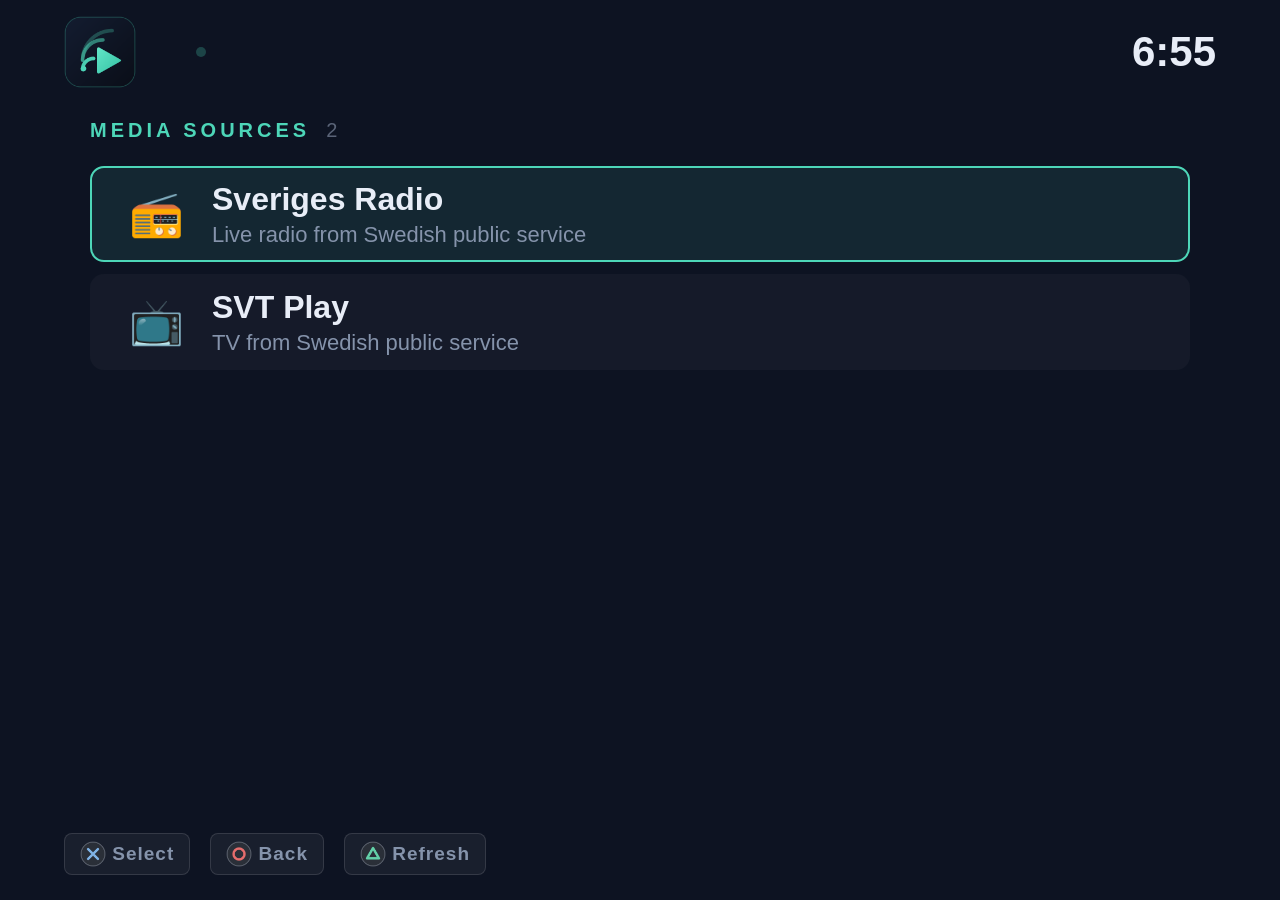
==== assets/index.html @ 6c93161a "add a payload that runs in the background that serves assets and an smb proxy" ====
<!DOCTYPE html>
<html>
  <head>
    <meta charset="utf-8"/>
    <title>JTPlay</title>
    <meta name="viewport" content="width=1920"/>
    <link rel="stylesheet" href="css/style.css"/>
  </head>
  <body>

    <!-- Video/audio element sits beneath the UI, like jtplay's frame layer. -->
    <video id="media" playsinline></video>

    <div id="shell">
      <div id="topbar">
	<img class="brand-logo" src="icons/logo.png"/>
	<span class="crumb" id="crumb"></span>
	<span class="busy" id="busy">
          <span class="busy-dot busy-dot0"></span>
          <span class="busy-dot busy-dot1"></span>
          <span class="busy-dot busy-dot2"></span>
          <span class="busy-dot busy-dot3"></span>
	</span>
	<span class="spacer"></span>
	<span class="clock" id="clock"></span>
      </div>

      <!-- ====================== Sources ====================== -->
      <div class="content" id="view-sources">
	<div id="sources" class="pane active">
          <div class="pane-head">
            <span class="eyebrow">Media sources</span>
            <span class="count" id="source-count"></span>
          </div>
          <div id="source-list" class="list"></div>
	</div>
      </div>

      <!-- ====================== Browse ======================= -->
      <div class="content" id="view-browse">
	<div id="entries" class="pane active">
          <div class="pane-head">
            <span class="eyebrow" id="browse-title"></span>
            <span class="count" id="entry-count"></span>
          </div>
          <div id="entry-list" class="list"></div>
	</div>
	<div id="details" class="pane">
          <div class="pane-head">
            <span class="eyebrow">Details</span>
          </div>
          <div class="detail-body" id="detail-body">
            <img class="detail-art" id="detail-art"/>
            <div class="detail-desc" id="detail-desc"></div>
          </div>
	</div>
      </div>

      <div id="footer">
	<span class="chip"><img class="key-icon" src="icons/cross.png"/>&nbsp;Select</span>
	<span class="chip"><img class="key-icon" src="icons/circle.png"/>&nbsp;Back</span>
	<span class="chip" id="hint-refresh"><img class="key-icon" src="icons/triangle.png"/>&nbsp;Refresh</span>
      </div>
    </div>

    <!-- ====================== Watching ===================== -->

    <!-- Audio: persistent now-playing card in the middle of the screen. -->
    <div id="audio-card">
      <img class="np-art" id="np-art"/>
      <div class="np-title" id="np-title"></div>
      <div class="np-meta" id="np-meta"></div>
      <div class="np-state" id="np-state">PAUSED</div>
    </div>

    <!-- Video: auto-hiding transport bar over the frames. -->
    <div id="watch-bar">
      <img class="watch-thumb" id="watch-thumb"/>
      <div class="watch-main">
	<div class="watch-name" id="watch-name"></div>
	<div class="watch-progress" id="watch-progress">
          <div class="bar" id="watch-progress-bar"></div>
	</div>
      </div>
      <div class="watch-side">
	<div class="watch-time" id="watch-time"></div>
	<div class="watch-hints">
          <span class="chip" id="hint-seek"><img class="key-icon" src="icons/dpad.png"/>&nbsp;Seek</span>
          <span class="chip"><img class="key-icon" src="icons/cross.png"/>&nbsp;Play/Pause</span>
          <span class="chip"><img class="key-icon" src="icons/circle.png"/>&nbsp;Stop</span>
          <span class="chip"><img class="key-icon" src="icons/options.png"/>&nbsp;Info</span>
	</div>
      </div>
    </div>

    <div id="toast"></div>
    <script src="js/plugins.js"></script>
    <script src="js/app.js"></script>
  </body>
</html>
---- assets/css/style.css ----
/*
 * Designed for a 1920x1080 context viewed from the couch: large type, high
 * contrast, generous spacing, and  an unmissable focus treatment. Palette is a
 * deep blue-slate night background with a sea-glass teal accent used
 * exclusively for focus/selection.
 *
 *   background   #0a0e18 / #101827
 *   panel        #ffffff07 .. #ffffff14
 *   text         #e8edf7    muted #8593ab    faint #5a6478
 *   accent       #4dd6b8 (focus / selection only)
 */

* { margin: 0; padding: 0; box-sizing: border-box; }

html, body {
  width: 100%;
  height: 100%;
  overflow: hidden;
  font-family: -apple-system, "Helvetica Neue", Arial, sans-serif;
  font-size: 26px;
  color: #e8edf7;
  background-color: #0d1322;
  cursor: none;
  user-select: none;
  -webkit-user-select: none;
}

/* Media layer beneath the UI. */
#media {
  position: absolute;
  left: 0; top: 0;
  width: 100%; height: 100%;
  background-color: #000;
  display: none;
}
body.watching #media { display: block; }
body.watching #shell { display: none; }

#shell {
  position: relative;
  display: flex;
  flex-direction: column;
  width: 100%;
  height: 100%;
}

/* ------------------------------------------------------------------ */
/* Top bar                                                            */
/* ------------------------------------------------------------------ */

#topbar {
  display: flex;
  flex-direction: row;
  align-items: center;
  height: 104px;
  padding: 0 64px;
  flex: none;
}

#topbar .brand-logo { width: 72px; height: 72px; }

#topbar .crumb {
  margin-left: 32px;
  font-size: 24px;
  color: #8593ab;
  white-space: nowrap;
  overflow: hidden;
  max-width: 1000px;
}

#topbar .spacer { flex: 1; }

#topbar .busy { display: flex; gap: 6px; margin-left: 28px; }

#topbar .clock {
  font-size: 42px;
  font-weight: bold;
  color: #e8edf7;
}

/* Busy dots: one dim dot when idle, four pulsing when working. */
.busy-dot {
  width: 10px;
  height: 10px;
  border-radius: 5px;
  background-color: #4dd6b8;
  opacity: 0.25;
}
.busy-dot1, .busy-dot2, .busy-dot3 { display: none; }
#busy.on .busy-dot1, #busy.on .busy-dot2, #busy.on .busy-dot3 { display: block; }
#busy.on .busy-dot { animation: pulse 1s infinite; }
#busy.on .busy-dot1 { animation-delay: 0.15s; }
#busy.on .busy-dot2 { animation-delay: 0.30s; }
#busy.on .busy-dot3 { animation-delay: 0.45s; }

@keyframes pulse {
  0%, 100% { opacity: 0.25; }
  50%      { opacity: 1.0; }
}

/* ------------------------------------------------------------------ */
/* Content + footer                                                   */
/* ------------------------------------------------------------------ */

.content {
  display: none;
  flex-direction: row;
  flex: 1;
  padding: 0 64px;
  overflow: hidden;
}
.content.active { display: flex; }

#footer {
  display: flex;
  flex-direction: row;
  align-items: center;
  height: 92px;
  padding: 0 64px;
  flex: none;
}

.chip {
  display: inline-flex;
  align-items: center;
  padding: 7px 15px;
  margin-right: 20px;
  font-size: 19px;
  font-weight: bold;
  letter-spacing: 1px;
  color: #8593ab;
  background-color: rgba(255,255,255,0.05);
  border: 1px solid rgba(255,255,255,0.12);
  border-radius: 8px;
  white-space: nowrap;
}

.chip.hidden { display: none; }

.key-icon { width: 26px; height: 26px; vertical-align: middle; }

/* ------------------------------------------------------------------ */
/* Panes and lists                                                    */
/* ------------------------------------------------------------------ */

.pane {
  display: flex;
  flex-direction: column;
  overflow: hidden;
}

.pane-head {
  display: flex;
  flex-direction: row;
  align-items: center;
  height: 52px;
  margin-bottom: 10px;
  flex: none;
}

.eyebrow {
  font-size: 20px;
  font-weight: bold;
  letter-spacing: 4px;
  text-transform: uppercase;
  color: #5a6478;
  white-space: nowrap;
  overflow: hidden;
}
.pane.active .eyebrow { color: #4dd6b8; }

.pane-head .count {
  margin-left: 16px;
  font-size: 20px;
  color: #5a6478;
}

.list {
  flex: 1;
  overflow-x: hidden;
  overflow-y: auto;
}
.list::-webkit-scrollbar { width: 8px; }
.list::-webkit-scrollbar-track { background-color: rgba(255,255,255,0.02); }
.list::-webkit-scrollbar-thumb {
  background-color: rgba(255,255,255,0.13);
  border-radius: 4px;
}

.empty {
  padding: 40px 0;
  font-size: 24px;
  color: #5a6478;
  text-align: center;
}

/* ------------------------------------------------------------------ */
/* Sources                                                            */
/* ------------------------------------------------------------------ */

#sources {
  width: 1100px;
  margin: 0 auto; /* centered inside the content strip */
}

.source-row {
  display: flex;
  flex-direction: row;
  align-items: center;
  height: 96px;
  margin-bottom: 12px;
  padding: 0 28px;
  background-color: rgba(255,255,255,0.03);
  border: 2px solid transparent;
  border-radius: 14px;
}
.source-row.selected {
  background-color: rgba(77,214,184,0.10);
  border-color: #4dd6b8;
}

.srcicon {
  width: 72px;
  font-size: 44px;
  text-align: center;
  margin-right: 20px;
  flex: none;
}

.srcinfo {
  display: flex;
  flex-direction: column;
  flex: 1;
  overflow: hidden;
}

.srcname {
  font-size: 32px;
  font-weight: bold;
  white-space: nowrap;
  overflow: hidden;
}

.srcdetail {
  margin-top: 4px;
  font-size: 22px;
  color: #8593ab;
  white-space: nowrap;
  overflow: hidden;
}

/* ------------------------------------------------------------------ */
/* Entries                                                            */
/* ------------------------------------------------------------------ */

#entries { flex: 3; margin-right: 32px; }
#details { flex: 2; }

.entry-row {
  display: flex;
  flex-direction: row;
  align-items: center;
  height: 76px;
  margin-bottom: 10px;
  padding: 0 24px;
  background-color: rgba(255,255,255,0.03);
  border: 2px solid transparent;
  border-radius: 12px;
  flex: none;
}
.entry-row.selected {
  background-color: rgba(77,214,184,0.10);
  border-color: #4dd6b8;
}

.eicon {
  width: 56px;
  font-size: 34px;
  text-align: center;
  margin-right: 18px;
  flex: none;
}

.etitle {
  flex: 1;
  font-size: 28px;
  white-space: nowrap;
  overflow: hidden;
  text-overflow: ellipsis;
}
.entry-row.folder .etitle { font-weight: bold; }

/* ------------------------------------------------------------------ */
/* Details                                                            */
/* ------------------------------------------------------------------ */

.detail-body {
  padding: 28px 32px;
  background-color: rgba(255,255,255,0.03);
  border-radius: 14px;
  overflow: hidden;
}
.detail-body.hidden { display: none; }

.detail-art {
  display: block;
  max-width: 600px;
  max-height: 600px;
  margin-bottom: 24px;
  border-radius: 12px;
}
.detail-art[src=""] { display: none; }

.detail-desc {
  font-size: 24px;
  line-height: 1.55em;
  color: #aab6cc;
  white-space: pre-line;
}

/* ------------------------------------------------------------------ */
/* Video transport bar                                                */
/* ------------------------------------------------------------------ */

#watch-bar {
  position: absolute;
  left: 0; right: 0; bottom: 0;
  display: none;
  flex-direction: row;
  align-items: center;
  padding: 36px 56px 44px 56px;
  background-color: rgba(10,14,24,0.85);
  border-top: 2px solid rgba(255,255,255,0.08);
}
body.watching.info #watch-bar { display: flex; }

.watch-thumb {
  height: 130px;
  border-radius: 10px;
  margin-right: 40px;
}
.watch-thumb[src=""] { display: none; }

.watch-main {
  display: flex;
  flex-direction: column;
  flex: 1;
  margin-right: 40px;
  overflow: hidden;
}

.watch-name {
  font-size: 40px;
  font-weight: bold;
  white-space: nowrap;
  overflow: hidden;
}

.watch-progress {
  margin-top: 16px;
  width: 100%;
  max-width: 900px;
  height: 8px;
  border-radius: 4px;
  background-color: rgba(255,255,255,0.10);
}
.watch-progress.hidden { display: none; }
.watch-progress .bar {
  width: 0;
  height: 8px;
  border-radius: 4px;
  background-color: #4dd6b8;
}

.watch-side {
  display: flex;
  flex-direction: column;
  align-items: flex-end;
  flex: none;
}

.watch-time { font-size: 30px; }

.watch-hints { margin-top: 18px; white-space: nowrap; }
.watch-hints .chip {
  margin-right: 0;
  margin-left: 14px;
  color: #aab6cc;
}
.watch-hints .chip.hidden { display: none; }

/* ------------------------------------------------------------------ */
/* Audio now-playing card                                             */
/* ------------------------------------------------------------------ */

#audio-card {
  position: absolute;
  left: 50%; top: 50%;
  transform: translate(-50%, -50%);
  width: 900px;
  padding: 56px 64px;
  display: none;
  flex-direction: column;
  align-items: center;
  background-color: rgba(16,24,39,0.95);
  border: 2px solid rgba(255,255,255,0.08);
  border-radius: 22px;
}
body.watching.audio #audio-card { display: flex; }

.np-art {
  width: 320px;
  height: 320px;
  object-fit: cover;
  border-radius: 16px;
  margin-bottom: 32px;
}
.np-art[src=""] { display: none; }

.np-title {
  font-size: 40px;
  font-weight: bold;
  text-align: center;
}

.np-meta {
  margin-top: 12px;
  font-size: 24px;
  color: #8593ab;
  text-align: center;
}

.np-state {
  display: none;
  margin-top: 24px;
  font-size: 22px;
  font-weight: bold;
  letter-spacing: 4px;
  color: #4dd6b8;
}
body.paused .np-state { display: block; }

/* ------------------------------------------------------------------ */
/* Toast                                                              */
/* ------------------------------------------------------------------ */

#toast {
  position: absolute;
  left: 50%; bottom: 130px;
  transform: translateX(-50%);
  display: none;
  padding: 16px 32px;
  font-size: 24px;
  background-color: rgba(16,24,39,0.95);
  border: 2px solid rgba(255,255,255,0.12);
  border-radius: 12px;
}
#toast.on { display: block; }
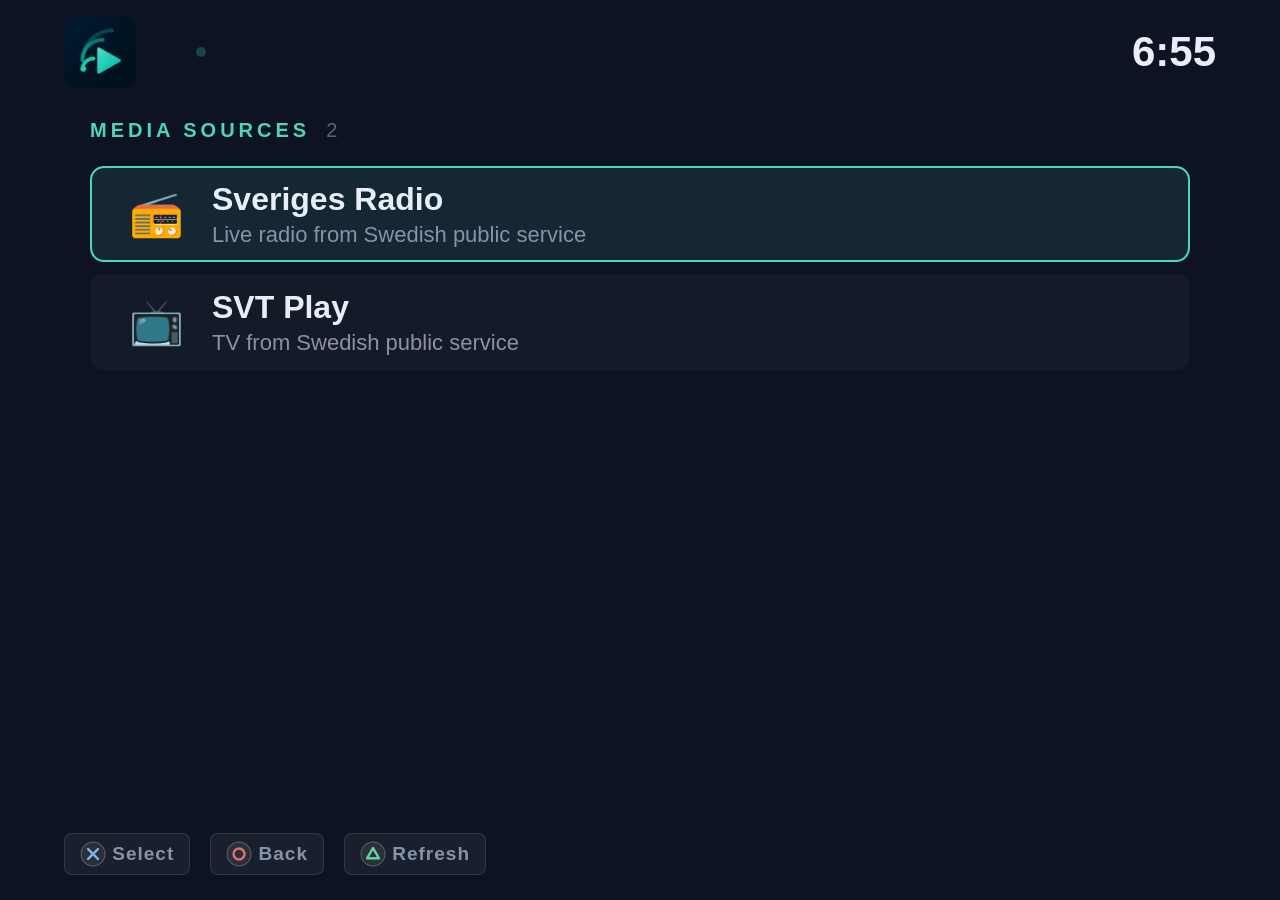
==== commit 97ffa725: "add auth capabillities" ====
--- a/assets/index.html
+++ b/assets/index.html
@@ -60,6 +60,7 @@
 	<span class="chip"><img class="key-icon" src="icons/cross.png"/>&nbsp;Select</span>
 	<span class="chip"><img class="key-icon" src="icons/circle.png"/>&nbsp;Back</span>
 	<span class="chip" id="hint-refresh"><img class="key-icon" src="icons/triangle.png"/>&nbsp;Refresh</span>
+	<span class="chip hidden" id="hint-signout"><img class="key-icon" src="icons/square.png"/>&nbsp;Sign out</span>
       </div>
     </div>
 
@@ -94,6 +95,52 @@
     </div>
 
     <div id="toast"></div>
+
+    <!-- ====================== Sign in ====================== -->
+    <div id="auth-overlay">
+      <div id="auth-dialog">
+	<div class="auth-head">
+          <div class="auth-lock">&#128274;</div>
+          <div class="auth-heading">
+            <div class="auth-title" id="auth-title"></div>
+            <div class="auth-sub" id="auth-sub"></div>
+          </div>
+	</div>
+
+	<div class="auth-error" id="auth-error"></div>
+
+	<div class="auth-field" id="auth-row-user">
+          <div class="auth-label">Username</div>
+          <input class="auth-input" id="auth-user" type="text"
+		 autocapitalize="off" autocorrect="off" spellcheck="false"/>
+	</div>
+
+	<div class="auth-field" id="auth-row-pass">
+          <div class="auth-label">Password</div>
+          <input class="auth-input" id="auth-pass" type="password"
+		 autocapitalize="off" autocorrect="off" spellcheck="false"/>
+	</div>
+
+	<div class="auth-check" id="auth-row-remember">
+          <div class="auth-box" id="auth-remember-box"></div>
+          <div class="auth-check-label">Remember me on this console</div>
+	</div>
+
+	<div class="auth-buttons">
+          <div class="auth-btn" id="auth-row-ok">Sign in</div>
+          <div class="auth-btn" id="auth-row-cancel">Cancel</div>
+	</div>
+
+	<div class="auth-hints">
+          <span class="chip"><img class="key-icon" src="icons/cross.png"/><span id="auth-hint-x">&nbsp;Edit</span></span>
+          <span class="chip"><img class="key-icon" src="icons/dpad.png"/>&nbsp;Move</span>
+          <span class="chip"><img class="key-icon" src="icons/circle.png"/>&nbsp;Cancel</span>
+	</div>
+      </div>
+    </div>
+
+    <!-- Plugins reach Auth as a global, so it has to be in place first. -->
+    <script src="js/auth.js"></script>
     <script src="js/plugins.js"></script>
     <script src="js/app.js"></script>
   </body>
--- a/assets/css/style.css
+++ b/assets/css/style.css
@@ -456,3 +456,180 @@
   border-radius: 12px;
 }
 #toast.on { display: block; }
+
+/* ------------------------------------------------------------------ */
+/* Sign in                                                            */
+/* ------------------------------------------------------------------ */
+
+/* Sits above everything, including the video layer, so a provider can ask
+   for credentials mid-playback if a stream ever expires. */
+#auth-overlay {
+  position: absolute;
+  left: 0; top: 0;
+  width: 100%; height: 100%;
+  display: none;
+  align-items: center;
+  justify-content: center;
+  background-color: rgba(6,9,16,0.86);
+}
+#auth-overlay.on { display: flex; }
+
+#auth-dialog {
+  width: 880px;
+  padding: 52px 56px 40px 56px;
+  background-color: #101827;
+  border: 2px solid rgba(255,255,255,0.10);
+  border-radius: 22px;
+}
+
+.auth-head {
+  display: flex;
+  flex-direction: row;
+  align-items: center;
+  margin-bottom: 30px;
+}
+
+.auth-lock {
+  width: 84px;
+  font-size: 46px;
+  flex: none;
+}
+
+.auth-heading { flex: 1; overflow: hidden; }
+
+.auth-title {
+  font-size: 40px;
+  font-weight: bold;
+  white-space: nowrap;
+  overflow: hidden;
+  text-overflow: ellipsis;
+}
+
+.auth-sub {
+  margin-top: 6px;
+  font-size: 23px;
+  line-height: 1.4em;
+  color: #8593ab;
+}
+
+.auth-error {
+  display: none;
+  margin-bottom: 26px;
+  padding: 16px 22px;
+  font-size: 23px;
+  color: #ff9d94;
+  background-color: rgba(255,122,112,0.10);
+  border-left: 5px solid #ff7a70;
+  border-radius: 8px;
+}
+.auth-error.on { display: block; }
+
+/* Fields and rows share the selection treatment used by the lists. */
+.auth-field {
+  padding: 14px 22px;
+  margin-bottom: 12px;
+  border: 2px solid transparent;
+  border-radius: 12px;
+}
+.auth-field.selected {
+  background-color: rgba(77,214,184,0.10);
+  border-color: #4dd6b8;
+}
+
+.auth-label {
+  font-size: 18px;
+  font-weight: bold;
+  letter-spacing: 3px;
+  text-transform: uppercase;
+  color: #5a6478;
+}
+.auth-field.selected .auth-label { color: #4dd6b8; }
+
+.auth-input {
+  display: block;
+  width: 100%;
+  margin-top: 8px;
+  padding: 4px 0;
+  font-family: inherit;
+  font-size: 30px;
+  color: #e8edf7;
+  background: transparent;
+  border: none;
+  border-bottom: 2px solid rgba(255,255,255,0.14);
+  outline: none;
+  caret-color: #4dd6b8;
+  user-select: text;
+  -webkit-user-select: text;
+}
+.auth-field.editing .auth-input { border-bottom-color: #4dd6b8; }
+
+.auth-check {
+  display: flex;
+  flex-direction: row;
+  align-items: center;
+  margin: 18px 0 4px 0;
+  padding: 14px 22px;
+  border: 2px solid transparent;
+  border-radius: 12px;
+}
+.auth-check.selected {
+  background-color: rgba(77,214,184,0.10);
+  border-color: #4dd6b8;
+}
+
+.auth-box {
+  width: 30px;
+  height: 30px;
+  margin-right: 18px;
+  flex: none;
+  background-color: rgba(255,255,255,0.05);
+  border: 2px solid rgba(255,255,255,0.20);
+  border-radius: 6px;
+}
+.auth-box.on {
+  background-color: #4dd6b8;
+  border-color: #4dd6b8;
+}
+
+.auth-check-label { font-size: 23px; color: #aab6cc; }
+
+.auth-buttons {
+  display: flex;
+  flex-direction: row;
+  margin-top: 26px;
+}
+
+.auth-btn {
+  padding: 16px 44px;
+  margin-right: 16px;
+  font-size: 26px;
+  font-weight: bold;
+  color: #aab6cc;
+  background-color: rgba(255,255,255,0.05);
+  border: 2px solid transparent;
+  border-radius: 12px;
+}
+.auth-btn.selected {
+  color: #0d1322;
+  background-color: #4dd6b8;
+  border-color: #4dd6b8;
+}
+
+.auth-hints {
+  margin-top: 30px;
+  white-space: nowrap;
+}
+.auth-hints .chip { margin-right: 14px; }
+
+/* Account badge on a source that has a login. */
+.srclock {
+  margin-left: 24px;
+  padding: 8px 18px;
+  font-size: 20px;
+  color: #4dd6b8;
+  background-color: rgba(77,214,184,0.10);
+  border-radius: 8px;
+  white-space: nowrap;
+  flex: none;
+}
+.srclock.hidden { display: none; }
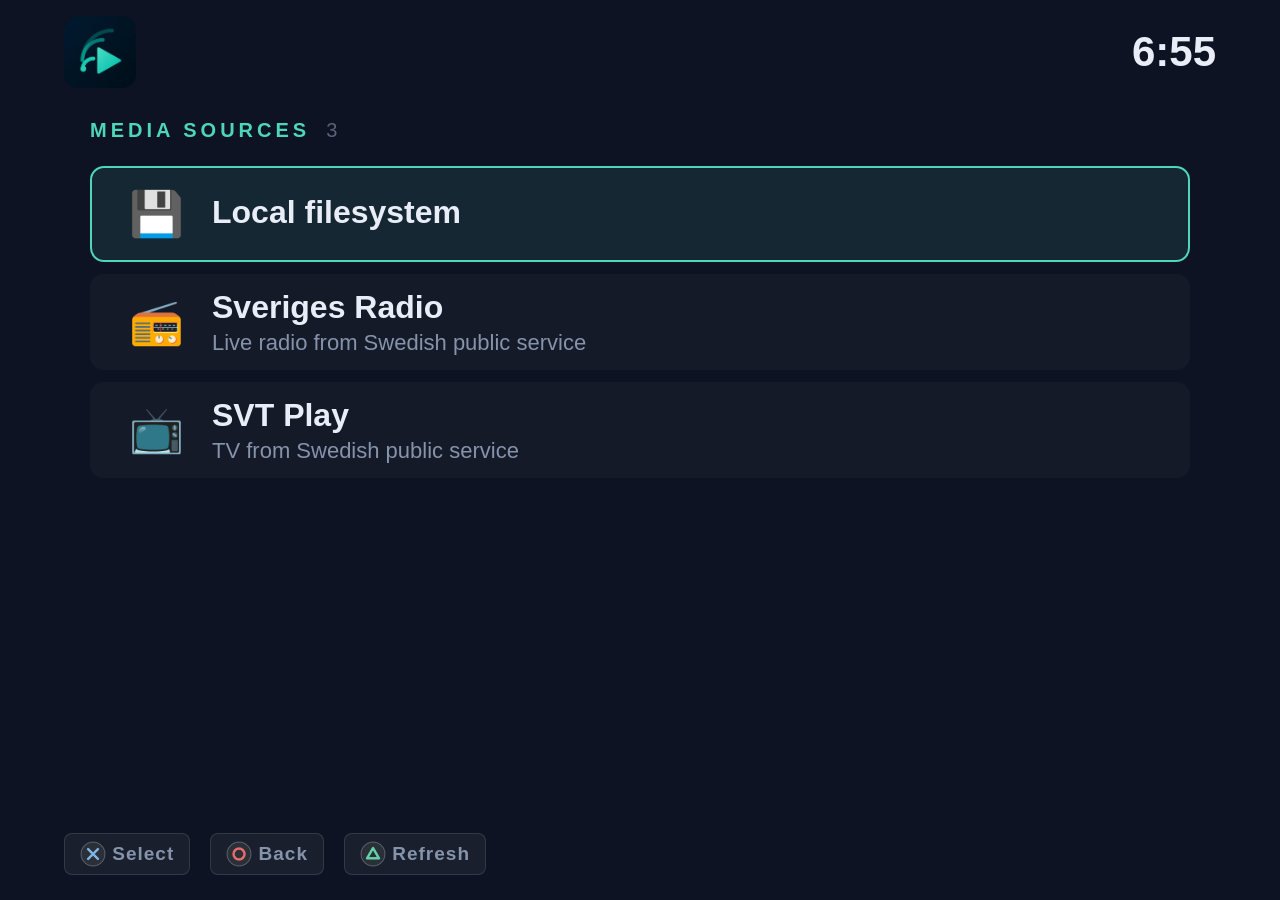
==== commit d307768f: "cosmetics" ====
--- a/assets/index.html
+++ b/assets/index.html
@@ -2,7 +2,7 @@
 <html>
   <head>
     <meta charset="utf-8"/>
-    <title>JTPlay</title>
+    <title>JT Play</title>
     <meta name="viewport" content="width=1920"/>
     <link rel="stylesheet" href="css/style.css"/>
   </head>
@@ -16,7 +16,6 @@
 	<img class="brand-logo" src="icons/logo.png"/>
 	<span class="crumb" id="crumb"></span>
 	<span class="busy" id="busy">
-          <span class="busy-dot busy-dot0"></span>
           <span class="busy-dot busy-dot1"></span>
           <span class="busy-dot busy-dot2"></span>
           <span class="busy-dot busy-dot3"></span>
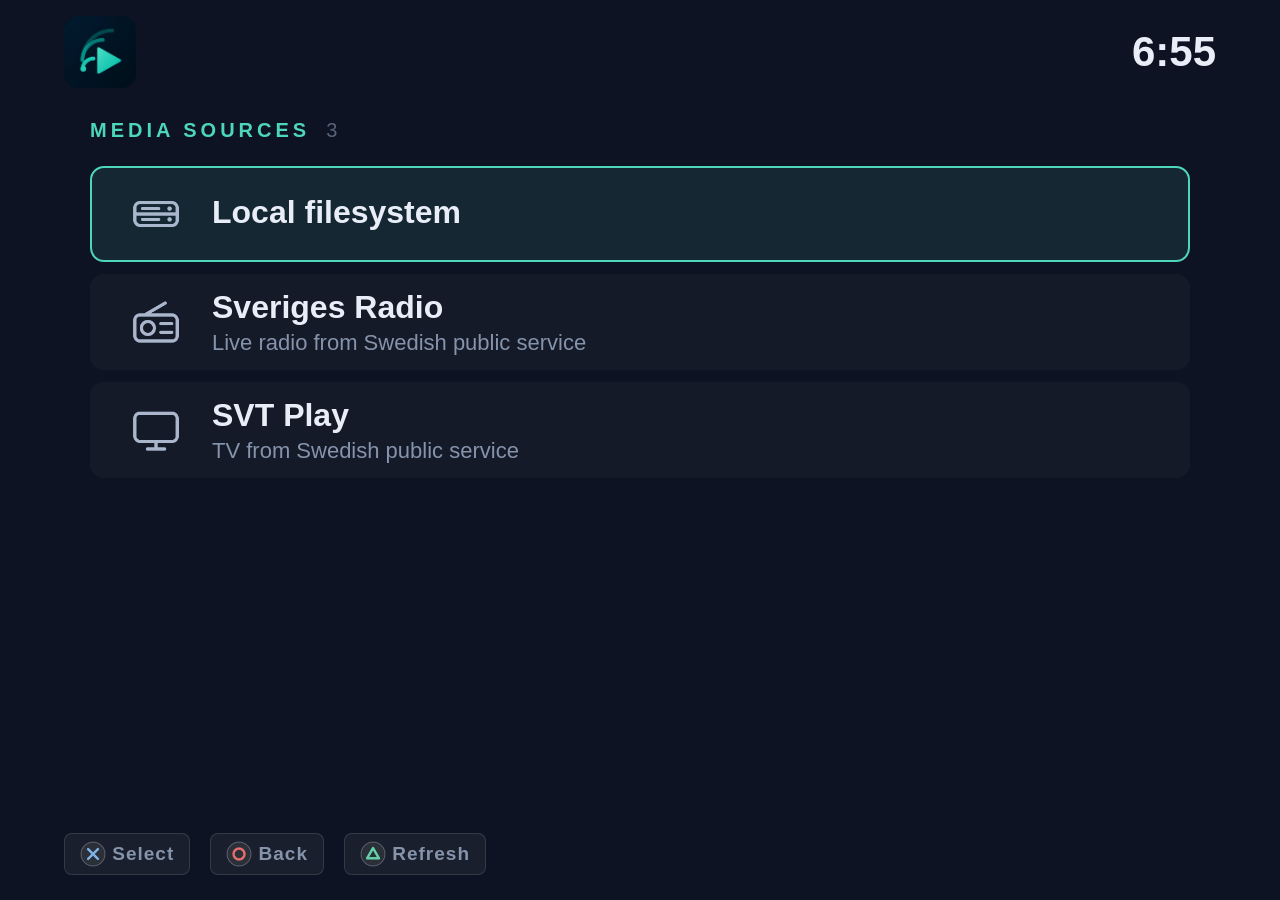
==== commit b44e0f39: "cosmetics" ====
--- a/assets/index.html
+++ b/assets/index.html
@@ -99,7 +99,7 @@
     <div id="auth-overlay">
       <div id="auth-dialog">
 	<div class="auth-head">
-          <div class="auth-lock">&#128274;</div>
+          <div class="auth-lock"><img src="icons/lock.png"/></div>
           <div class="auth-heading">
             <div class="auth-title" id="auth-title"></div>
             <div class="auth-sub" id="auth-sub"></div>
--- a/assets/css/style.css
+++ b/assets/css/style.css
@@ -221,10 +221,18 @@
 
 .srcicon {
   width: 72px;
-  font-size: 44px;
-  text-align: center;
+  height: 52px;
   margin-right: 20px;
   flex: none;
+  display: flex;
+  align-items: center;
+  justify-content: center;
+}
+/* Providers may name an icon of their own, so the box, rather than the file,
+   decides how big it comes out. */
+.srcicon img {
+  max-width: 52px;
+  max-height: 52px;
 }
 
 .srcinfo {
@@ -275,11 +283,14 @@
 
 .eicon {
   width: 56px;
-  font-size: 34px;
-  text-align: center;
+  height: 38px;
   margin-right: 18px;
   flex: none;
-}
+  display: flex;
+  align-items: center;
+  justify-content: center;
+}
+.eicon img { width: 38px; height: 38px; }
 
 .etitle {
   flex: 1;
@@ -491,9 +502,9 @@
 
 .auth-lock {
   width: 84px;
-  font-size: 46px;
-  flex: none;
-}
+  flex: none;
+}
+.auth-lock img { width: 54px; height: 54px; }
 
 .auth-heading { flex: 1; overflow: hidden; }
 
@@ -623,6 +634,9 @@
 
 /* Account badge on a source that has a login. */
 .srclock {
+  display: flex;
+  flex-direction: row;
+  align-items: center;
   margin-left: 24px;
   padding: 8px 18px;
   font-size: 20px;
@@ -632,4 +646,10 @@
   white-space: nowrap;
   flex: none;
 }
+.srclock img {
+  width: 24px;
+  height: 24px;
+  margin-right: 10px;
+  flex: none;
+}
 .srclock.hidden { display: none; }
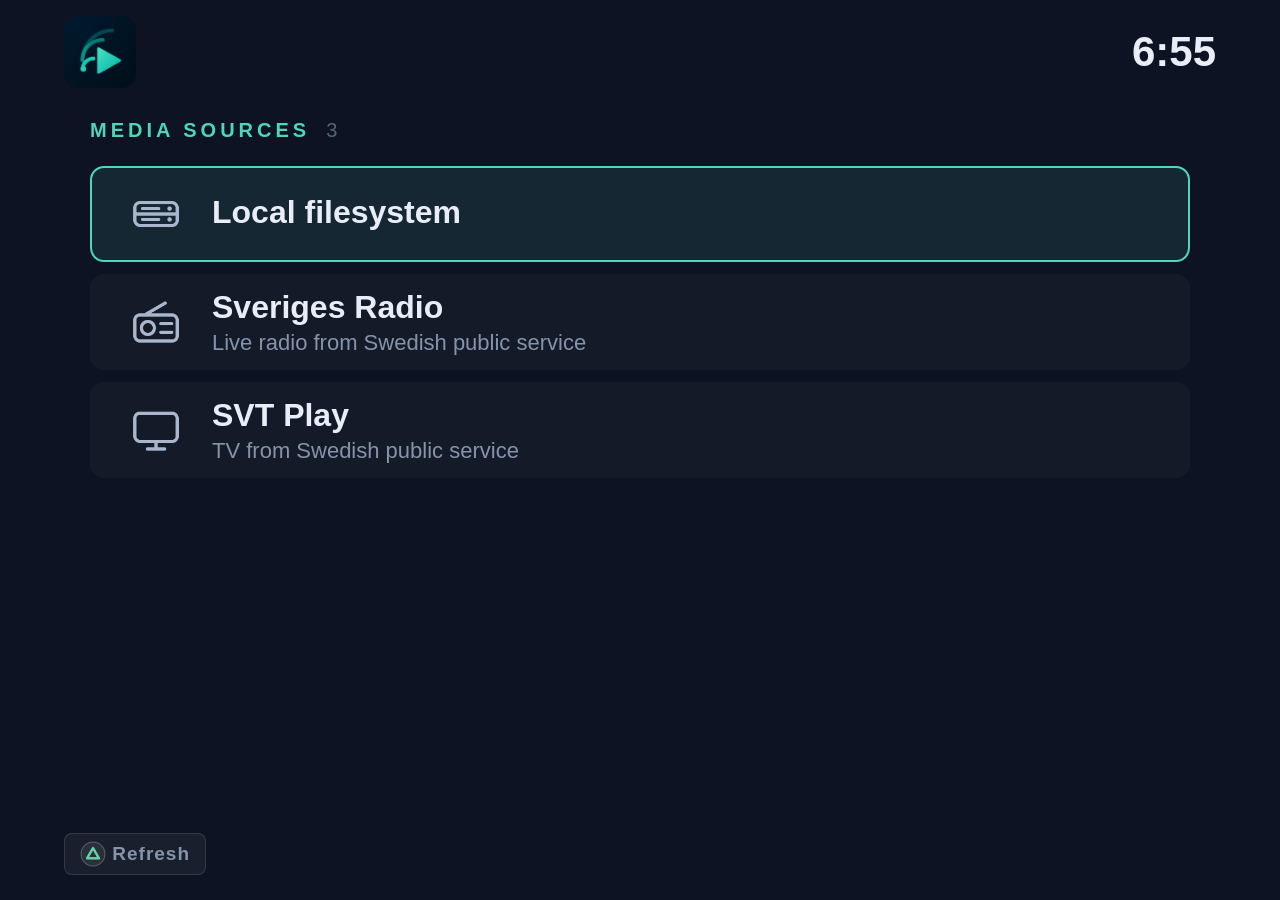
==== commit c30919ca: "cosmetics" ====
--- a/assets/index.html
+++ b/assets/index.html
@@ -8,7 +8,6 @@
   </head>
   <body>
 
-    <!-- Video/audio element sits beneath the UI, like jtplay's frame layer. -->
     <video id="media" playsinline></video>
 
     <div id="shell">
@@ -56,10 +55,7 @@
       </div>
 
       <div id="footer">
-	<span class="chip"><img class="key-icon" src="icons/cross.png"/>&nbsp;Select</span>
-	<span class="chip"><img class="key-icon" src="icons/circle.png"/>&nbsp;Back</span>
 	<span class="chip" id="hint-refresh"><img class="key-icon" src="icons/triangle.png"/>&nbsp;Refresh</span>
-	<span class="chip hidden" id="hint-signout"><img class="key-icon" src="icons/square.png"/>&nbsp;Sign out</span>
       </div>
     </div>
 
@@ -84,12 +80,7 @@
       </div>
       <div class="watch-side">
 	<div class="watch-time" id="watch-time"></div>
-	<div class="watch-hints">
-          <span class="chip" id="hint-seek"><img class="key-icon" src="icons/dpad.png"/>&nbsp;Seek</span>
-          <span class="chip"><img class="key-icon" src="icons/cross.png"/>&nbsp;Play/Pause</span>
-          <span class="chip"><img class="key-icon" src="icons/circle.png"/>&nbsp;Stop</span>
-          <span class="chip"><img class="key-icon" src="icons/options.png"/>&nbsp;Info</span>
-	</div>
+	<div class="watch-hints"></div>
       </div>
     </div>
 
@@ -122,19 +113,15 @@
 
 	<div class="auth-check" id="auth-row-remember">
           <div class="auth-box" id="auth-remember-box"></div>
-          <div class="auth-check-label">Remember me on this console</div>
+          <div class="auth-check-label">Remember me</div>
 	</div>
 
 	<div class="auth-buttons">
-          <div class="auth-btn" id="auth-row-ok">Sign in</div>
+          <div class="auth-btn" id="auth-row-ok">OK</div>
           <div class="auth-btn" id="auth-row-cancel">Cancel</div>
 	</div>
 
-	<div class="auth-hints">
-          <span class="chip"><img class="key-icon" src="icons/cross.png"/><span id="auth-hint-x">&nbsp;Edit</span></span>
-          <span class="chip"><img class="key-icon" src="icons/dpad.png"/>&nbsp;Move</span>
-          <span class="chip"><img class="key-icon" src="icons/circle.png"/>&nbsp;Cancel</span>
-	</div>
+
       </div>
     </div>
 
